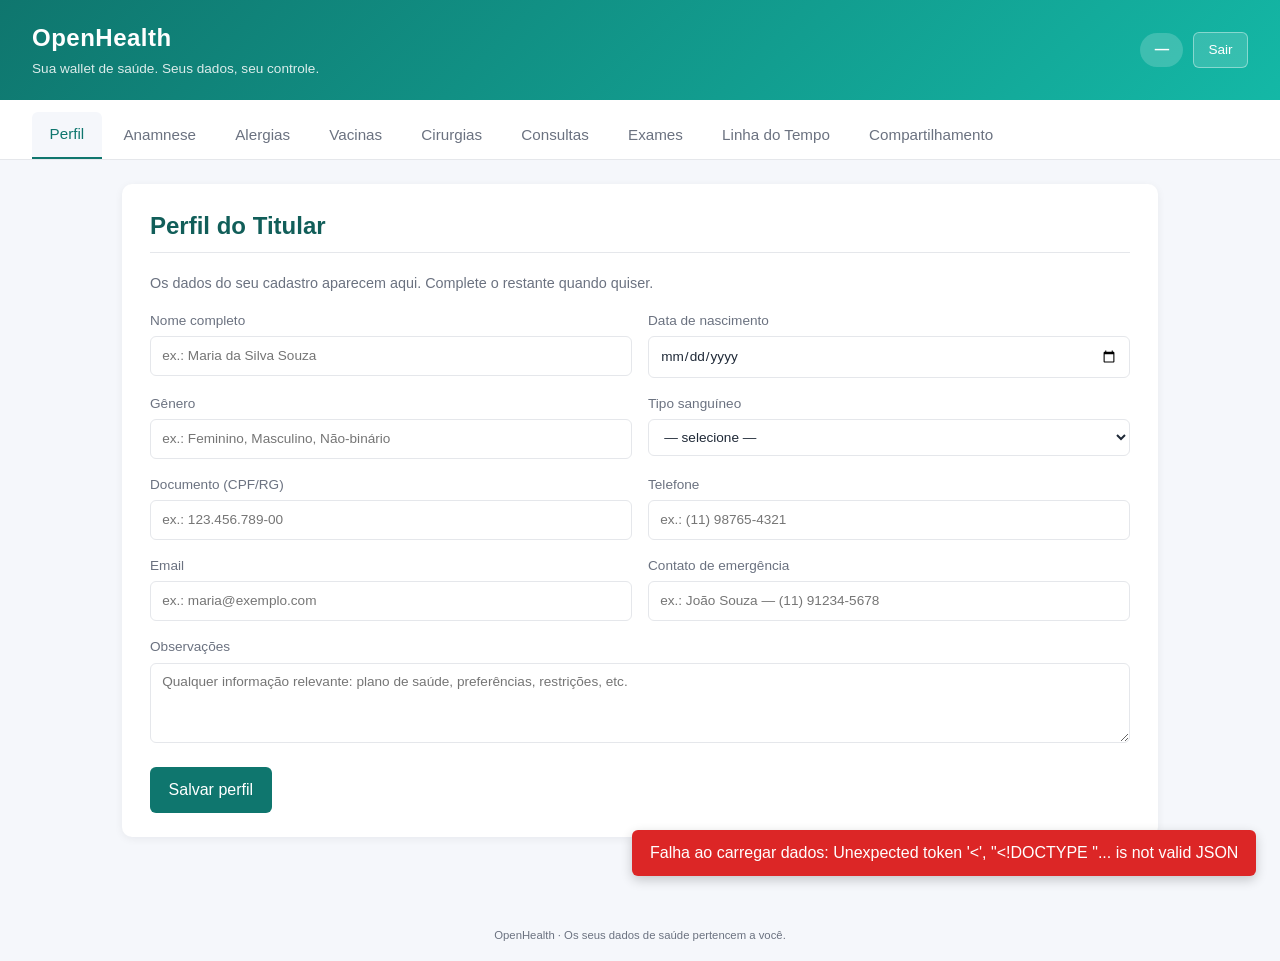
==== target/classes/static/index.html @ 41b69278 "Swagger" ====
<!DOCTYPE html>
<html lang="pt-BR">
<head>
    <meta charset="UTF-8">
    <meta name="viewport" content="width=device-width, initial-scale=1.0">
    <title>OpenHealth - Meu Prontuário</title>
    <link rel="stylesheet" href="css/style.css">
</head>
<body>
<header class="topbar">
    <div class="brand">
        <h1>OpenHealth</h1>
        <span class="tagline">Sua wallet de saúde. Seus dados, seu controle.</span>
    </div>
    <div class="owner-area">
        <span class="owner" id="ownerName">—</span>
        <button id="logoutBtn" class="logout" type="button">Sair</button>
    </div>
</header>

<nav class="tabs" id="tabs">
    <button class="tab active" data-tab="profile">Perfil</button>
    <button class="tab" data-tab="anamnese">Anamnese</button>
    <button class="tab" data-tab="allergies">Alergias</button>
    <button class="tab" data-tab="vaccines">Vacinas</button>
    <button class="tab" data-tab="surgeries">Cirurgias</button>
    <button class="tab" data-tab="consultations">Consultas</button>
    <button class="tab" data-tab="exams">Exames</button>
    <button class="tab" data-tab="timeline">Linha do Tempo</button>
    <button class="tab" data-tab="sharing">Compartilhamento</button>
</nav>

<main>
    <!-- PERFIL -->
    <section class="panel active" id="panel-profile">
        <h2>Perfil do Titular</h2>
        <p class="hint">Os dados do seu cadastro aparecem aqui. Complete o restante quando quiser.</p>
        <form id="profileForm" class="form-grid">
            <label>Nome completo <input name="fullName" placeholder="ex.: Maria da Silva Souza" required></label>
            <label>Data de nascimento <input name="birthDate" type="date" placeholder="dd/mm/aaaa"></label>
            <label>Gênero <input name="gender" placeholder="ex.: Feminino, Masculino, Não-binário"></label>
            <label>Tipo sanguíneo
                <select name="bloodType">
                    <option value="">— selecione —</option>
                    <option>A+</option><option>A-</option>
                    <option>B+</option><option>B-</option>
                    <option>AB+</option><option>AB-</option>
                    <option>O+</option><option>O-</option>
                </select>
            </label>
            <label>Documento (CPF/RG) <input name="document" placeholder="ex.: 123.456.789-00"></label>
            <label>Telefone <input name="phone" placeholder="ex.: (11) 98765-4321"></label>
            <label>Email <input name="email" type="email" placeholder="ex.: maria@exemplo.com"></label>
            <label>Contato de emergência <input name="emergencyContact" placeholder="ex.: João Souza — (11) 91234-5678"></label>
            <label class="full">Observações
                <textarea name="notes" rows="3" placeholder="Qualquer informação relevante: plano de saúde, preferências, restrições, etc."></textarea>
            </label>
            <div class="actions full">
                <button type="submit" class="primary">Salvar perfil</button>
            </div>
        </form>
    </section>

    <!-- ANAMNESE -->
    <section class="panel" id="panel-anamnese">
        <h2>Anamnese &amp; Antecedentes</h2>
        <form id="anamneseForm" class="form-grid">
            <label class="full">Queixa principal
                <textarea name="mainComplaint" rows="2" placeholder="O que mais te incomoda atualmente. ex.: dor de cabeça há 3 dias"></textarea>
            </label>
            <label class="full">História da doença atual
                <textarea name="currentDiseaseHistory" rows="3" placeholder="Como começou, evolução, fatores que melhoram/pioram. ex.: dor pulsátil iniciada após esforço, piora com luz, melhora em repouso"></textarea>
            </label>
            <label class="full">Antecedentes pessoais (doenças prévias, internações)
                <textarea name="personalHistory" rows="3" placeholder="ex.: hipertensão desde 2018; internado em 2020 por pneumonia"></textarea>
            </label>
            <label class="full">Antecedentes familiares
                <textarea name="familyHistory" rows="3" placeholder="Doenças importantes na família. ex.: mãe diabética; pai com infarto aos 55 anos"></textarea>
            </label>
            <label class="full">Hábitos de vida (tabagismo, álcool, atividade física, sono)
                <textarea name="lifeHabits" rows="3" placeholder="ex.: não fumante; bebe socialmente; corre 3x por semana; dorme 7h"></textarea>
            </label>
            <label class="full">Medicações em uso
                <textarea name="medications" rows="3" placeholder="Nome, dose e frequência. ex.: Losartana 50mg 1x/dia; Vitamina D 2.000UI 1x/dia"></textarea>
            </label>
            <label class="full">Outras informações
                <textarea name="otherInfo" rows="2" placeholder="Qualquer informação relevante adicional"></textarea>
            </label>
            <div class="actions full">
                <button type="submit" class="primary">Salvar anamnese</button>
            </div>
        </form>
    </section>

    <!-- ALERGIAS -->
    <section class="panel" id="panel-allergies">
        <h2>Alergias</h2>
        <form id="allergyForm" class="form-grid card-form" data-endpoint="/api/allergies">
            <input type="hidden" name="id">
            <label>Substância <input name="substance" placeholder="ex.: Penicilina, Dipirona, amendoim" required></label>
            <label>Reação <input name="reaction" placeholder="ex.: urticária, falta de ar, anafilaxia"></label>
            <label>Gravidade
                <select name="severity">
                    <option value="">— selecione —</option>
                    <option>Leve</option><option>Moderada</option><option>Grave</option>
                </select>
            </label>
            <label>Identificada em <input name="identifiedOn" type="date" placeholder="dd/mm/aaaa"></label>
            <label class="full">Observações
                <textarea name="notes" rows="2" placeholder="ex.: confirmada por teste alérgico; usar pulseira de identificação"></textarea>
            </label>
            <div class="actions full">
                <button type="submit" class="primary">Adicionar</button>
                <button type="button" class="ghost" data-clear>Limpar</button>
            </div>
        </form>
        <div class="list" id="allergyList"></div>
    </section>

    <!-- VACINAS -->
    <section class="panel" id="panel-vaccines">
        <h2>Vacinas</h2>
        <form id="vaccineForm" class="form-grid card-form" data-endpoint="/api/vaccines">
            <input type="hidden" name="id">
            <label>Vacina <input name="name" placeholder="ex.: COVID-19, Hepatite B, Tríplice viral" required></label>
            <label>Dose <input name="dose" placeholder="ex.: 1ª dose, Reforço, Dose única"></label>
            <label>Fabricante <input name="manufacturer" placeholder="ex.: Pfizer, Butantan, AstraZeneca"></label>
            <label>Lote <input name="batch" placeholder="ex.: FK4567"></label>
            <label>Aplicada em <input name="appliedOn" type="date" placeholder="dd/mm/aaaa"></label>
            <label>Próxima dose <input name="nextDoseOn" type="date" placeholder="dd/mm/aaaa"></label>
            <label class="full">Local de aplicação <input name="appliedAt" placeholder="ex.: UBS Vila Mariana, Clínica Saúde Total"></label>
            <label class="full">Observações
                <textarea name="notes" rows="2" placeholder="ex.: reação local leve; viagem internacional exigia comprovante"></textarea>
            </label>
            <div class="actions full">
                <button type="submit" class="primary">Adicionar</button>
                <button type="button" class="ghost" data-clear>Limpar</button>
            </div>
        </form>
        <div class="list" id="vaccineList"></div>
    </section>

    <!-- CIRURGIAS -->
    <section class="panel" id="panel-surgeries">
        <h2>Cirurgias</h2>
        <form id="surgeryForm" class="form-grid card-form" data-endpoint="/api/surgeries">
            <input type="hidden" name="id">
            <label>Procedimento <input name="procedure" placeholder="ex.: Apendicectomia, Colecistectomia laparoscópica" required></label>
            <label>Realizada em <input name="performedOn" type="date" placeholder="dd/mm/aaaa"></label>
            <label>Hospital <input name="hospital" placeholder="ex.: Hospital Albert Einstein"></label>
            <label>Cirurgião <input name="surgeon" placeholder="ex.: Dr. Ana Lima — CRM 12345/SP"></label>
            <label>Anestesia <input name="anesthesia" placeholder="ex.: Geral, Raquianestesia, Local"></label>
            <label class="full">Observações
                <textarea name="notes" rows="2" placeholder="ex.: cirurgia de urgência; alta no mesmo dia; sem intercorrências"></textarea>
            </label>
            <div class="actions full">
                <button type="submit" class="primary">Adicionar</button>
                <button type="button" class="ghost" data-clear>Limpar</button>
            </div>
        </form>
        <div class="list" id="surgeryList"></div>
    </section>

    <!-- CONSULTAS -->
    <section class="panel" id="panel-consultations">
        <h2>Consultas e Check-ups</h2>
        <form id="consultationForm" class="form-grid card-form" data-endpoint="/api/consultations">
            <input type="hidden" name="id">
            <label>Data <input name="date" type="date" placeholder="dd/mm/aaaa"></label>
            <label>Especialidade <input name="specialty" placeholder="ex.: Clínico geral, Cardiologia, Dermatologia"></label>
            <label>Profissional <input name="professional" placeholder="ex.: Dr. Carlos Pereira — CRM 67890/SP"></label>
            <label>Local <input name="location" placeholder="ex.: Hospital Sírio-Libanês, Consultório particular"></label>
            <label class="full">Motivo <input name="reason" placeholder="ex.: check-up anual, dor no peito, revisão pós-cirúrgica"></label>
            <label class="full">Diagnóstico
                <textarea name="diagnosis" rows="2" placeholder="ex.: hipertensão controlada; CID I10"></textarea>
            </label>
            <label class="full">Prescrição
                <textarea name="prescription" rows="2" placeholder="ex.: Losartana 50mg — 1 comprimido pela manhã, por 30 dias"></textarea>
            </label>
            <label class="full">Observações
                <textarea name="notes" rows="2" placeholder="ex.: retorno em 3 meses; manter dieta com baixo sódio"></textarea>
            </label>
            <div class="actions full">
                <button type="submit" class="primary">Adicionar</button>
                <button type="button" class="ghost" data-clear>Limpar</button>
            </div>
        </form>
        <div class="list" id="consultationList"></div>
    </section>

    <!-- EXAMES -->
    <section class="panel" id="panel-exams">
        <h2>Exames Clínicos</h2>
        <form id="examForm" class="form-grid card-form" data-endpoint="/api/exams">
            <input type="hidden" name="id">
            <label>Nome do exame <input name="name" placeholder="ex.: Hemograma completo, Raio-X de tórax, Ressonância" required></label>
            <label>Categoria
                <select name="category">
                    <option value="">— selecione —</option>
                    <option>Sangue</option>
                    <option>Imagem</option>
                    <option>Urina</option>
                    <option>Cardiológico</option>
                    <option>Endoscópico</option>
                    <option>Outro</option>
                </select>
            </label>
            <label>Realizado em <input name="performedOn" type="date" placeholder="dd/mm/aaaa"></label>
            <label>Laboratório <input name="laboratory" placeholder="ex.: Fleury, Dasa, Sabin"></label>
            <label class="full">Solicitante <input name="requestedBy" placeholder="ex.: Dr. Ana Lima — Cardiologia"></label>
            <label class="full">Resultado
                <textarea name="result" rows="3" placeholder="Resumo do laudo ou valores principais. ex.: Hemoglobina 14,2 g/dL; Glicemia jejum 92 mg/dL — dentro da normalidade"></textarea>
            </label>
            <label class="full">Observações
                <textarea name="notes" rows="2" placeholder="ex.: jejum de 12h; repetir em 6 meses"></textarea>
            </label>
            <div class="actions full">
                <button type="submit" class="primary">Adicionar</button>
                <button type="button" class="ghost" data-clear>Limpar</button>
            </div>
        </form>
        <div class="list" id="examList"></div>
    </section>

    <!-- LINHA DO TEMPO -->
    <section class="panel" id="panel-timeline">
        <h2>Linha do Tempo</h2>
        <p class="hint">Todos os seus registros datados em ordem cronológica. Use os filtros para focar em um tipo específico.</p>
        <div class="timeline-toolbar">
            <div class="timeline-filters" id="timelineFilters">
                <button type="button" class="chip active" data-filter="all">Todos</button>
                <button type="button" class="chip type-allergy" data-filter="allergy">Alergias</button>
                <button type="button" class="chip type-vaccine" data-filter="vaccine">Vacinas</button>
                <button type="button" class="chip type-surgery" data-filter="surgery">Cirurgias</button>
                <button type="button" class="chip type-consultation" data-filter="consultation">Consultas</button>
                <button type="button" class="chip type-exam" data-filter="exam">Exames</button>
            </div>
            <button type="button" class="ghost" id="timelineRefresh">Recarregar</button>
        </div>
        <div class="timeline" id="timeline">
            <div class="empty">Carregando...</div>
        </div>
        <div class="timeline-undated" id="timelineUndated"></div>
    </section>

    <!-- COMPARTILHAMENTO -->
    <section class="panel" id="panel-sharing">
        <h2>Compartilhamento com médicos</h2>
        <p class="hint">Escolha um médico cadastrado e marque exatamente quais seções deseja compartilhar com ele. Cada médico vê apenas as seções que você liberar para ele.</p>

        <div class="share-add">
            <label class="share-add-label">Adicionar médico
                <select id="doctorSelector">
                    <option value="">— selecione um médico —</option>
                </select>
            </label>
            <button type="button" class="primary" id="addDoctorBtn">Adicionar à minha lista</button>
        </div>

        <div id="sharesList" class="shares-list"></div>
    </section>
</main>

<footer>
    <small>OpenHealth · Os seus dados de saúde pertencem a você.</small>
</footer>

<div id="toast" class="toast"></div>

<script src="js/app.js"></script>
</body>
</html>
---- target/classes/static/css/style.css ----
:root {
    --bg: #f5f7fb;
    --panel: #ffffff;
    --primary: #0f766e;
    --primary-dark: #115e59;
    --accent: #14b8a6;
    --text: #1f2937;
    --muted: #6b7280;
    --border: #e5e7eb;
    --danger: #dc2626;
    --shadow: 0 2px 8px rgba(15, 23, 42, 0.06);
}

* { box-sizing: border-box; }

body {
    margin: 0;
    font-family: -apple-system, BlinkMacSystemFont, "Segoe UI", Roboto, sans-serif;
    background: var(--bg);
    color: var(--text);
    line-height: 1.5;
}

.topbar {
    background: linear-gradient(135deg, var(--primary) 0%, var(--accent) 100%);
    color: white;
    padding: 1.25rem 2rem;
    display: flex;
    justify-content: space-between;
    align-items: center;
    box-shadow: var(--shadow);
}

.brand h1 {
    margin: 0;
    font-size: 1.5rem;
    letter-spacing: 0.5px;
}

.tagline {
    font-size: 0.85rem;
    opacity: 0.85;
}

.owner-area {
    display: flex;
    align-items: center;
    gap: 0.6rem;
}

.owner {
    font-weight: 600;
    background: rgba(255, 255, 255, 0.18);
    padding: 0.4rem 0.9rem;
    border-radius: 999px;
    font-size: 0.9rem;
}

.logout {
    background: rgba(255, 255, 255, 0.15);
    color: white;
    border: 1px solid rgba(255, 255, 255, 0.4);
    padding: 0.4rem 0.9rem;
    border-radius: 6px;
    font-size: 0.85rem;
    cursor: pointer;
    transition: background 0.15s;
}

.logout:hover { background: rgba(255, 255, 255, 0.28); }

.tabs {
    display: flex;
    flex-wrap: wrap;
    gap: 4px;
    padding: 0.75rem 2rem 0;
    background: var(--panel);
    border-bottom: 1px solid var(--border);
}

.tab {
    background: transparent;
    border: none;
    padding: 0.7rem 1.1rem;
    cursor: pointer;
    border-radius: 6px 6px 0 0;
    color: var(--muted);
    font-weight: 500;
    font-size: 0.95rem;
    transition: background 0.15s, color 0.15s;
}

.tab:hover { background: var(--bg); }
.tab.active {
    color: var(--primary);
    background: var(--bg);
    border-bottom: 2px solid var(--primary);
}

main {
    padding: 1.5rem 2rem 3rem;
    max-width: 1100px;
    margin: 0 auto;
}

.panel {
    display: none;
    background: var(--panel);
    padding: 1.5rem 1.75rem;
    border-radius: 10px;
    box-shadow: var(--shadow);
    margin-bottom: 1.5rem;
}

.panel.active { display: block; }

.panel h2 {
    margin-top: 0;
    color: var(--primary-dark);
    border-bottom: 1px solid var(--border);
    padding-bottom: 0.5rem;
}

.panel .hint {
    margin: 0.4rem 0 1rem;
    color: var(--muted);
    font-size: 0.9rem;
}

.form-grid {
    display: grid;
    grid-template-columns: repeat(2, 1fr);
    gap: 1rem;
}

.form-grid label {
    display: flex;
    flex-direction: column;
    font-size: 0.85rem;
    color: var(--muted);
    font-weight: 500;
    gap: 0.3rem;
}

.form-grid .full { grid-column: 1 / -1; }

input, select, textarea {
    width: 100%;
    padding: 0.55rem 0.7rem;
    border: 1px solid var(--border);
    border-radius: 6px;
    font: inherit;
    color: var(--text);
    background: white;
}

input:focus, select:focus, textarea:focus {
    outline: 2px solid var(--accent);
    outline-offset: -1px;
    border-color: var(--accent);
}

textarea { resize: vertical; min-height: 60px; }

.actions {
    display: flex;
    gap: 0.6rem;
    margin-top: 0.5rem;
}

button {
    cursor: pointer;
    font: inherit;
    padding: 0.6rem 1.1rem;
    border-radius: 6px;
    border: 1px solid transparent;
    font-weight: 500;
    transition: filter 0.15s, transform 0.05s;
}

button:active { transform: translateY(1px); }

button.primary {
    background: var(--primary);
    color: white;
}
button.primary:hover { background: var(--primary-dark); }

button.ghost {
    background: transparent;
    color: var(--muted);
    border-color: var(--border);
}
button.ghost:hover { background: var(--bg); }

button.danger {
    background: transparent;
    color: var(--danger);
    border-color: var(--danger);
    padding: 0.35rem 0.7rem;
    font-size: 0.85rem;
}
button.danger:hover { background: var(--danger); color: white; }

button.edit {
    background: transparent;
    color: var(--primary);
    border-color: var(--primary);
    padding: 0.35rem 0.7rem;
    font-size: 0.85rem;
}
button.edit:hover { background: var(--primary); color: white; }

.list {
    margin-top: 1.5rem;
    display: grid;
    gap: 0.75rem;
}

.record {
    background: var(--bg);
    border: 1px solid var(--border);
    border-left: 4px solid var(--primary);
    border-radius: 8px;
    padding: 0.9rem 1.1rem;
}

.record-header {
    display: flex;
    justify-content: space-between;
    align-items: center;
    gap: 0.5rem;
}

.record-title {
    font-weight: 600;
    color: var(--text);
}

.record-meta {
    color: var(--muted);
    font-size: 0.85rem;
}

.record-body {
    margin-top: 0.5rem;
    font-size: 0.92rem;
    display: grid;
    gap: 0.25rem;
}

.record-body span b { color: var(--text); }
.record-body span { color: var(--muted); }

.record-actions { display: flex; gap: 0.4rem; }

.empty {
    text-align: center;
    color: var(--muted);
    padding: 2rem;
    font-style: italic;
}

.sharing-row {
    flex-direction: row !important;
    align-items: flex-start;
    gap: 0.75rem !important;
    background: var(--bg);
    border: 1px solid var(--border);
    border-radius: 8px;
    padding: 0.75rem 1rem;
    cursor: pointer;
}

.sharing-row input[type="checkbox"] {
    width: 18px;
    height: 18px;
    margin-top: 3px;
    flex-shrink: 0;
    cursor: pointer;
    accent-color: var(--primary);
}

.sharing-row span {
    color: var(--text);
    font-weight: 400;
    font-size: 0.92rem;
    line-height: 1.4;
}

.sharing-row span b { color: var(--primary-dark); }

/* ========== Per-doctor sharing ========== */
.share-add {
    display: flex;
    align-items: end;
    gap: 0.75rem;
    margin-bottom: 1.5rem;
    padding: 1rem;
    background: var(--bg);
    border-radius: 8px;
    border: 1px solid var(--border);
    flex-wrap: wrap;
}

.share-add-label {
    display: flex;
    flex-direction: column;
    gap: 0.3rem;
    flex: 1;
    min-width: 240px;
    font-size: 0.85rem;
    color: var(--muted);
    font-weight: 500;
}

.shares-list {
    display: grid;
    gap: 1rem;
}

.share-card {
    background: var(--panel);
    border: 1px solid var(--border);
    border-left: 4px solid var(--primary);
    border-radius: 8px;
    padding: 1rem 1.2rem;
}

.share-card-head {
    display: flex;
    justify-content: space-between;
    align-items: flex-start;
    gap: 0.75rem;
    margin-bottom: 0.75rem;
}

.share-doctor-name {
    font-weight: 600;
    color: var(--primary-dark);
    font-size: 1.05rem;
}

.share-doctor-meta {
    color: var(--muted);
    font-size: 0.85rem;
    margin-top: 0.15rem;
}

.share-checks {
    display: grid;
    grid-template-columns: repeat(auto-fit, minmax(180px, 1fr));
    gap: 0.4rem 1rem;
    margin-bottom: 0.75rem;
}

.share-check {
    display: flex;
    align-items: center;
    gap: 0.5rem;
    font-size: 0.9rem;
    color: var(--text);
    cursor: pointer;
}

.share-check input { width: 16px; height: 16px; accent-color: var(--primary); cursor: pointer; }

.share-actions {
    display: flex;
    gap: 0.5rem;
    justify-content: flex-end;
}

.shares-empty {
    color: var(--muted);
    font-style: italic;
    padding: 1.5rem;
    text-align: center;
    background: var(--bg);
    border: 1px dashed var(--border);
    border-radius: 8px;
}

/* ========== Timeline ========== */
:root {
    --type-allergy: #dc2626;
    --type-vaccine: #16a34a;
    --type-surgery: #db2777;
    --type-consultation: #2563eb;
    --type-exam: #f59e0b;
}

.timeline-toolbar {
    display: flex;
    justify-content: space-between;
    align-items: center;
    gap: 1rem;
    flex-wrap: wrap;
    margin-bottom: 1.25rem;
}

.timeline-filters {
    display: flex;
    flex-wrap: wrap;
    gap: 0.4rem;
}

.chip {
    background: white;
    border: 1px solid var(--border);
    color: var(--muted);
    border-radius: 999px;
    padding: 0.35rem 0.85rem;
    font-size: 0.85rem;
    font-weight: 500;
    cursor: pointer;
    transition: background 0.15s, color 0.15s, border-color 0.15s;
}

.chip:hover { background: var(--bg); }

.chip.active {
    background: var(--primary);
    color: white;
    border-color: var(--primary);
}

.chip.type-allergy.active       { background: var(--type-allergy);       border-color: var(--type-allergy); }
.chip.type-vaccine.active       { background: var(--type-vaccine);       border-color: var(--type-vaccine); }
.chip.type-surgery.active       { background: var(--type-surgery);       border-color: var(--type-surgery); }
.chip.type-consultation.active  { background: var(--type-consultation);  border-color: var(--type-consultation); }
.chip.type-exam.active          { background: var(--type-exam);          border-color: var(--type-exam); }

.timeline {
    position: relative;
    padding: 0.5rem 0 1rem;
}

.timeline::before {
    content: "";
    position: absolute;
    top: 0;
    bottom: 0;
    left: 122px;
    width: 2px;
    background: var(--border);
}

.tl-year {
    display: flex;
    align-items: center;
    gap: 0.75rem;
    margin: 1.25rem 0 0.5rem;
    position: relative;
    z-index: 1;
}

.tl-year-label {
    background: var(--primary);
    color: white;
    font-weight: 700;
    padding: 0.4rem 0.9rem;
    border-radius: 6px;
    font-size: 1rem;
    width: 100px;
    text-align: center;
    box-shadow: var(--shadow);
}

.tl-year-count {
    color: var(--muted);
    font-size: 0.85rem;
}

.tl-month {
    margin: 0.75rem 0 0.4rem 0;
    padding-left: 152px;
    color: var(--primary-dark);
    font-weight: 600;
    font-size: 0.9rem;
    text-transform: uppercase;
    letter-spacing: 0.5px;
}

.tl-item {
    position: relative;
    padding-left: 152px;
    margin-bottom: 0.65rem;
}

.tl-item::before {
    content: "";
    position: absolute;
    left: 116px;
    top: 14px;
    width: 14px;
    height: 14px;
    border-radius: 50%;
    background: white;
    border: 3px solid var(--muted);
    z-index: 2;
}

.tl-item.type-allergy::before       { border-color: var(--type-allergy); }
.tl-item.type-vaccine::before       { border-color: var(--type-vaccine); }
.tl-item.type-surgery::before       { border-color: var(--type-surgery); }
.tl-item.type-consultation::before  { border-color: var(--type-consultation); }
.tl-item.type-exam::before          { border-color: var(--type-exam); }

.tl-day {
    position: absolute;
    left: 0;
    top: 12px;
    width: 100px;
    text-align: right;
    color: var(--muted);
    font-size: 0.82rem;
    font-variant-numeric: tabular-nums;
}

.tl-card {
    background: var(--bg);
    border: 1px solid var(--border);
    border-left: 4px solid var(--muted);
    border-radius: 8px;
    padding: 0.75rem 1rem;
}

.tl-card.type-allergy       { border-left-color: var(--type-allergy); }
.tl-card.type-vaccine       { border-left-color: var(--type-vaccine); }
.tl-card.type-surgery       { border-left-color: var(--type-surgery); }
.tl-card.type-consultation  { border-left-color: var(--type-consultation); }
.tl-card.type-exam          { border-left-color: var(--type-exam); }

.tl-card-head {
    display: flex;
    justify-content: space-between;
    align-items: baseline;
    gap: 0.5rem;
    flex-wrap: wrap;
}

.tl-card-title {
    font-weight: 600;
    color: var(--text);
}

.tl-type-badge {
    font-size: 0.72rem;
    font-weight: 600;
    text-transform: uppercase;
    letter-spacing: 0.5px;
    padding: 0.18rem 0.55rem;
    border-radius: 999px;
    color: white;
    background: var(--muted);
    flex-shrink: 0;
}

.tl-type-badge.type-allergy       { background: var(--type-allergy); }
.tl-type-badge.type-vaccine       { background: var(--type-vaccine); }
.tl-type-badge.type-surgery       { background: var(--type-surgery); }
.tl-type-badge.type-consultation  { background: var(--type-consultation); }
.tl-type-badge.type-exam          { background: var(--type-exam); }

.tl-card-meta {
    color: var(--muted);
    font-size: 0.85rem;
    margin-top: 0.15rem;
}

.tl-card-body {
    margin-top: 0.45rem;
    font-size: 0.9rem;
    display: grid;
    gap: 0.2rem;
    color: var(--muted);
}

.tl-card-body b { color: var(--text); }

.timeline-undated {
    margin-top: 1rem;
    color: var(--muted);
    font-size: 0.85rem;
    font-style: italic;
}

@media (max-width: 720px) {
    .timeline::before { left: 12px; }
    .tl-month, .tl-item { padding-left: 36px; }
    .tl-item::before { left: 6px; }
    .tl-day { position: static; width: auto; text-align: left; margin-bottom: 0.2rem; display: block; }
    .tl-year-label { width: auto; padding: 0.35rem 0.7rem; }
}

footer {
    text-align: center;
    color: var(--muted);
    padding: 1rem;
    font-size: 0.85rem;
}

.toast {
    position: fixed;
    bottom: 1.5rem;
    right: 1.5rem;
    background: var(--text);
    color: white;
    padding: 0.7rem 1.1rem;
    border-radius: 6px;
    box-shadow: 0 4px 12px rgba(0,0,0,0.2);
    transform: translateY(120%);
    transition: transform 0.2s ease-out;
    z-index: 1000;
}

.toast.show { transform: translateY(0); }
.toast.error { background: var(--danger); }

@media (max-width: 720px) {
    .topbar { flex-direction: column; gap: 0.6rem; align-items: flex-start; }
    .form-grid { grid-template-columns: 1fr; }
    .tabs { padding: 0.5rem 1rem 0; }
    main { padding: 1rem; }
    .panel { padding: 1rem; }
}
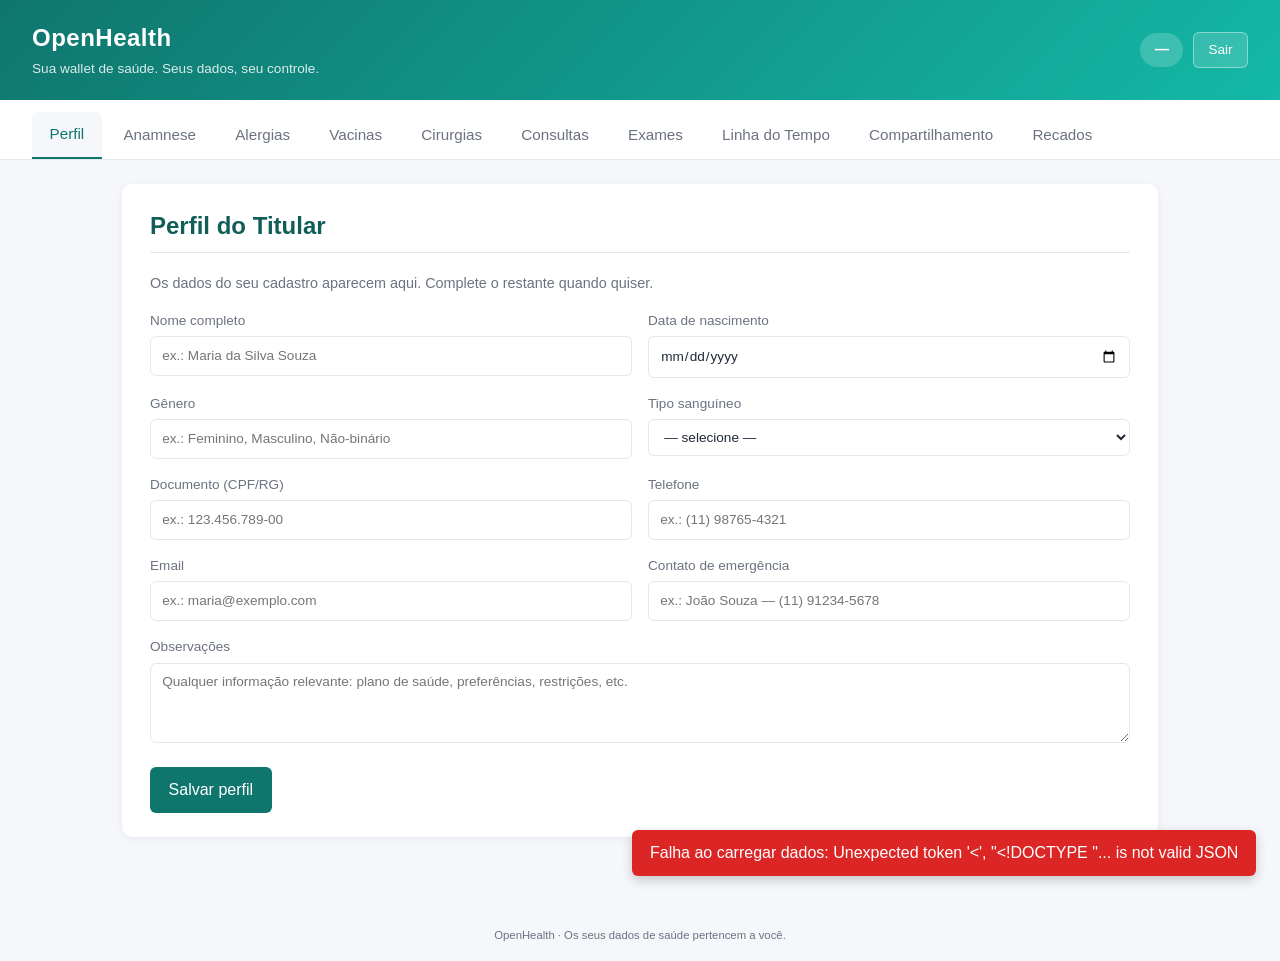
==== commit b03689c9: "Add files via upload" ====
--- a/target/classes/static/index.html
+++ b/target/classes/static/index.html
@@ -4,7 +4,7 @@
     <meta charset="UTF-8">
     <meta name="viewport" content="width=device-width, initial-scale=1.0">
     <title>OpenHealth - Meu Prontuário</title>
-    <link rel="stylesheet" href="css/style.css">
+    <link rel="stylesheet" href="css/style.css?v=2">
 </head>
 <body>
 <header class="topbar">
@@ -28,6 +28,7 @@
     <button class="tab" data-tab="exams">Exames</button>
     <button class="tab" data-tab="timeline">Linha do Tempo</button>
     <button class="tab" data-tab="sharing">Compartilhamento</button>
+    <button class="tab" data-tab="recados">Recados <span id="recadosUnreadBadge" class="unread-badge" style="display:none;">0</span></button>
 </nav>
 
 <main>
@@ -243,6 +244,18 @@
         <div class="timeline-undated" id="timelineUndated"></div>
     </section>
 
+    <!-- RECADOS DO MÉDICO -->
+    <section class="panel" id="panel-recados">
+        <h2>Recados do Médico</h2>
+        <p class="hint">Orientações, avisos e mensagens enviadas pelos médicos que têm acesso ao seu prontuário.</p>
+        <div class="recados-toolbar">
+            <button type="button" class="ghost" id="recadosPacienteRefresh">Atualizar</button>
+        </div>
+        <div id="recadosPacienteList" class="recados-list-paciente">
+            <div class="empty">Carregando...</div>
+        </div>
+    </section>
+
     <!-- COMPARTILHAMENTO -->
     <section class="panel" id="panel-sharing">
         <h2>Compartilhamento com médicos</h2>
@@ -267,6 +280,6 @@
 
 <div id="toast" class="toast"></div>
 
-<script src="js/app.js"></script>
+<script src="js/app.js?v=5"></script>
 </body>
 </html>
--- a/target/classes/static/css/style.css
+++ b/target/classes/static/css/style.css
@@ -624,4 +624,104 @@
     .tabs { padding: 0.5rem 1rem 0; }
     main { padding: 1rem; }
     .panel { padding: 1rem; }
-}+}
+/* -------- Recados do médico (paciente) -------- */
+.unread-badge {
+    display: inline-block;
+    background: var(--danger);
+    color: white;
+    border-radius: 999px;
+    padding: 0 0.45rem;
+    font-size: 0.72rem;
+    font-weight: 600;
+    margin-left: 0.35rem;
+    min-width: 1.3rem;
+    text-align: center;
+    line-height: 1.4rem;
+    vertical-align: middle;
+}
+
+.recados-toolbar {
+    display: flex;
+    justify-content: flex-end;
+    margin-bottom: 0.6rem;
+}
+
+.recados-list-paciente {
+    display: grid;
+    gap: 2rem;
+}
+
+.recados-list-paciente > .record + .record {
+    margin-top: 0.5rem;
+}
+
+.recado-paciente .record-header {
+    align-items: flex-start;
+}
+
+.recado-paciente .recado-heading {
+    display: flex;
+    flex-direction: column;
+    gap: 0.15rem;
+    min-width: 0;
+    flex: 1;
+}
+
+.recado-paciente.nao-lido {
+    border-left-color: var(--accent);
+    background: #f0fdfa;
+}
+
+.recado-paciente.lido {
+    border-left-color: #16a34a;
+}
+
+.recado-status {
+    font-size: 0.72rem;
+    padding: 0.18rem 0.6rem;
+    border-radius: 999px;
+    font-weight: 600;
+    text-transform: uppercase;
+    letter-spacing: 0.02em;
+    white-space: nowrap;
+    flex-shrink: 0;
+}
+
+.recado-status.nao-lido {
+    background: #fef3c7;
+    color: #92400e;
+    border: 1px solid #fcd34d;
+}
+
+.recado-status.lido {
+    background: #dcfce7;
+    color: #166534;
+    border: 1px solid #86efac;
+    text-transform: none;
+    letter-spacing: 0;
+}
+
+.recado-mensagem {
+    margin-top: 0.75rem;
+    background: white;
+    border: 1px solid var(--border);
+    border-radius: 8px;
+    padding: 0.85rem 1rem;
+    color: var(--text);
+    font-size: 0.95rem;
+    line-height: 1.55;
+    white-space: pre-wrap;
+    word-wrap: break-word;
+    overflow-wrap: anywhere;
+}
+
+.recado-paciente.nao-lido .recado-mensagem {
+    border-color: #99f6e4;
+    background: #ffffff;
+}
+
+.recado-actions.recado-actions {
+    margin-top: 0.75rem;
+    justify-content: flex-end;
+}
